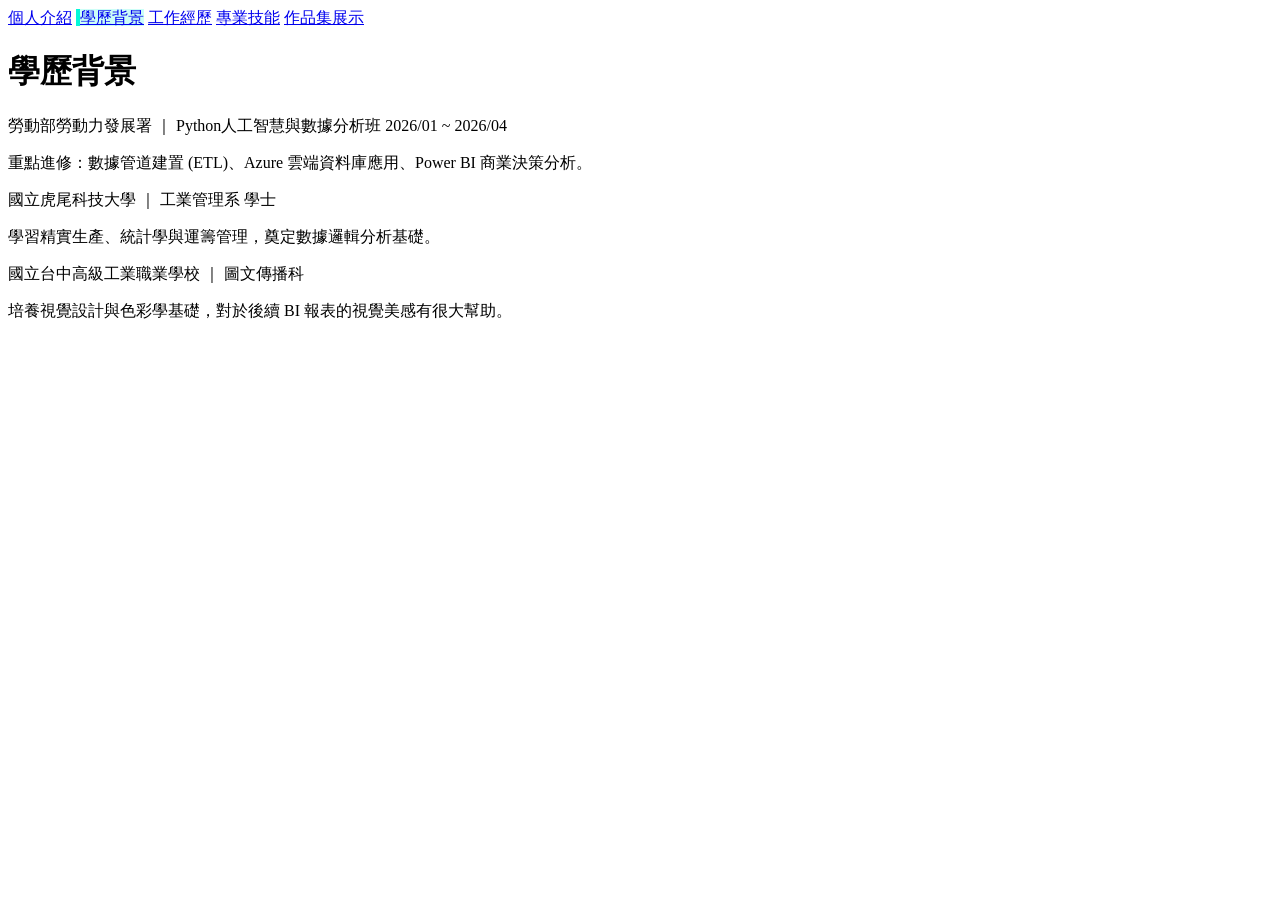
==== education.html @ 345f38c8 "04211029" ====
<body>
<div class="sidebar">
    <div class="nav-links">
        <a href="index.html">個人介紹</a>
        <a href="education.html" style="background: rgba(4, 248, 216, 0.2); border-left: 4px solid #04f8d8;">學歷背景</a>
        <a href="experience.html">工作經歷</a>
        <a href="skills.html">專業技能</a>
        <a href="portfolio.html">作品集展示</a>
    </div>
</div>

<div class="content">
    <h1>學歷背景</h1>
    <div class="card">
        <span class="exp-title">勞動部勞動力發展署 ｜ Python人工智慧與數據分析班</span>
        <span class="exp-meta">2026/01 ~ 2026/04</span>
        <p>重點進修：數據管道建置 (ETL)、Azure 雲端資料庫應用、Power BI 商業決策分析。</p>
    </div>
    <div class="card">
        <span class="exp-title">國立虎尾科技大學 ｜ 工業管理系</span>
        <span class="exp-meta">學士</span>
        <p>學習精實生產、統計學與運籌管理，奠定數據邏輯分析基礎。</p>
    </div>
    <div class="card">
        <span class="exp-title">國立台中高級工業職業學校 ｜ 圖文傳播科</span>
        <p>培養視覺設計與色彩學基礎，對於後續 BI 報表的視覺美感有很大幫助。</p>
    </div>
</div>
</body>
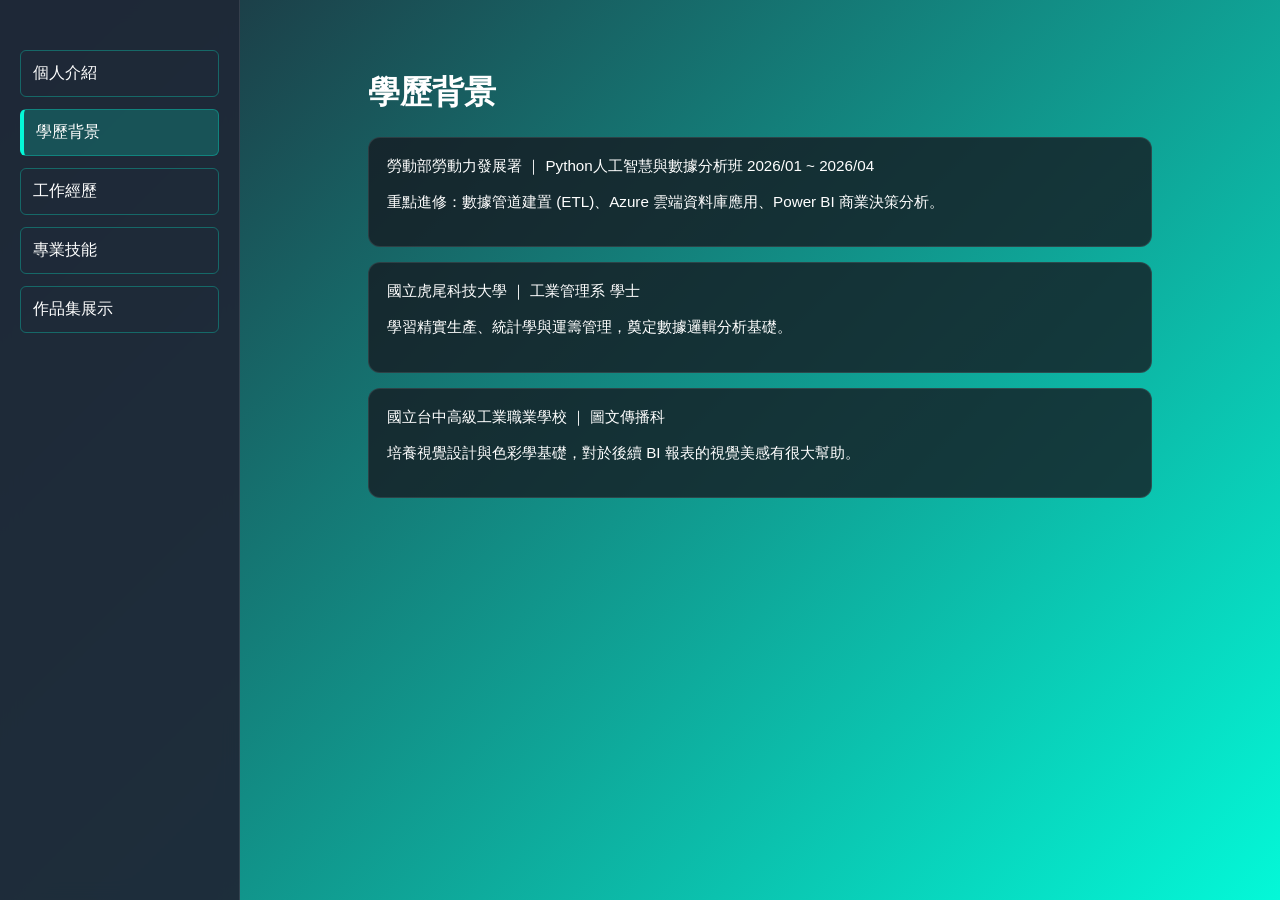
==== commit 31356fa2: "04211033" ====
--- a/education.html
+++ b/education.html
@@ -1,3 +1,135 @@
+<style>
+/* --- 基礎設定 --- */
+body {
+    margin: 0;
+    font-family: "Microsoft JhengHei", Arial, sans-serif;
+    background: linear-gradient(135deg, #1f2937 0%, #04f8d8 100%);
+    background-attachment: fixed;
+    min-height: 100vh;
+    color: rgb(255, 255, 255);
+    display: flex;
+    flex-direction: column; /* 預設手機版由上而下 */
+}
+
+/* --- 導覽列 (手機版優化) --- */
+.sidebar {
+    width: 100%;
+    background: rgba(31, 41, 55, 0.95);
+    backdrop-filter: blur(10px);
+    padding: 15px;
+    box-sizing: border-box;
+    border-bottom: 1px solid rgba(255, 255, 255, 0.1);
+    position: sticky; /* 手機版捲動時固定在頂部 */
+    top: 0;
+    z-index: 1000;
+}
+
+.nav-links {
+    display: flex; 
+    justify-content: center;
+    overflow-x: auto; /* 若選單太長，手機版可以左右滑動 */
+    white-space: nowrap;
+    gap: 8px;
+    padding-bottom: 5px;
+}
+
+/* 隱藏手機版捲軸 */
+.nav-links::-webkit-scrollbar { display: none; }
+
+.sidebar a {
+    color: white;
+    padding: 6px 12px;
+    text-decoration: none;
+    border-radius: 6px;
+    background: rgba(4, 248, 216, 0.1);
+    border: 1px solid rgba(4, 248, 216, 0.3);
+    font-size: 13px;
+    flex-shrink: 0;
+}
+
+/* --- 主內容 --- */
+.content {
+    padding: 20px;
+    box-sizing: border-box;
+    width: 100%;
+}
+
+.header-flex {
+    display: flex;
+    flex-direction: column; /* 手機版頭像置中 */
+    align-items: center;
+    text-align: center;
+    margin-top: 10px;
+}
+
+.profile {
+    width: 120px; /* 手機版頭像縮小一點 */
+    height: 120px;
+    object-fit: cover;
+    border-radius: 50%;
+    border: 3px solid #ffffff;
+    margin-bottom: 15px;
+}
+
+/* --- 元件樣式 --- */
+.card { 
+    background: rgba(22, 27, 34, 0.8); 
+    padding: 18px; 
+    border-radius: 12px; 
+    margin-top: 15px; 
+    border: 1px solid rgba(255, 255, 255, 0.1); 
+    font-size: 0.95rem; /* 手機版字體略小 */
+}
+
+.project-image {
+    width: 100%;
+    max-width: 100%;
+    height: auto;
+}
+
+/* --- 桌機版佈局 (螢幕大於 992px 時自動切換) --- */
+@media (min-width: 992px) {
+    body { flex-direction: row; }
+    
+    .sidebar { 
+        width: 240px; 
+        height: 100vh; 
+        position: fixed; 
+        left: 0; top: 0;
+        padding: 50px 20px; 
+        border-right: 1px solid rgba(255, 255, 255, 0.1); 
+        border-bottom: none;
+        display: flex;
+        flex-direction: column;
+    }
+    
+    .nav-links { 
+        flex-direction: column; 
+        overflow-x: visible;
+        gap: 12px;
+    }
+    
+    .sidebar a { 
+        display: block; 
+        font-size: 16px;
+        background: transparent;
+        padding: 12px;
+    }
+
+    .sidebar a:hover {
+        background: rgba(4, 248, 216, 0.2);
+    }
+    
+    .content { 
+        margin-left: 240px; 
+        padding: 50px 10%; 
+    }
+    
+    .header-flex { flex-direction: row; text-align: left; }
+    .profile { width: 180px; height: 180px; margin-right: 30px; }
+}
+</style>
+
 <body>
 <div class="sidebar">
     <div class="nav-links">
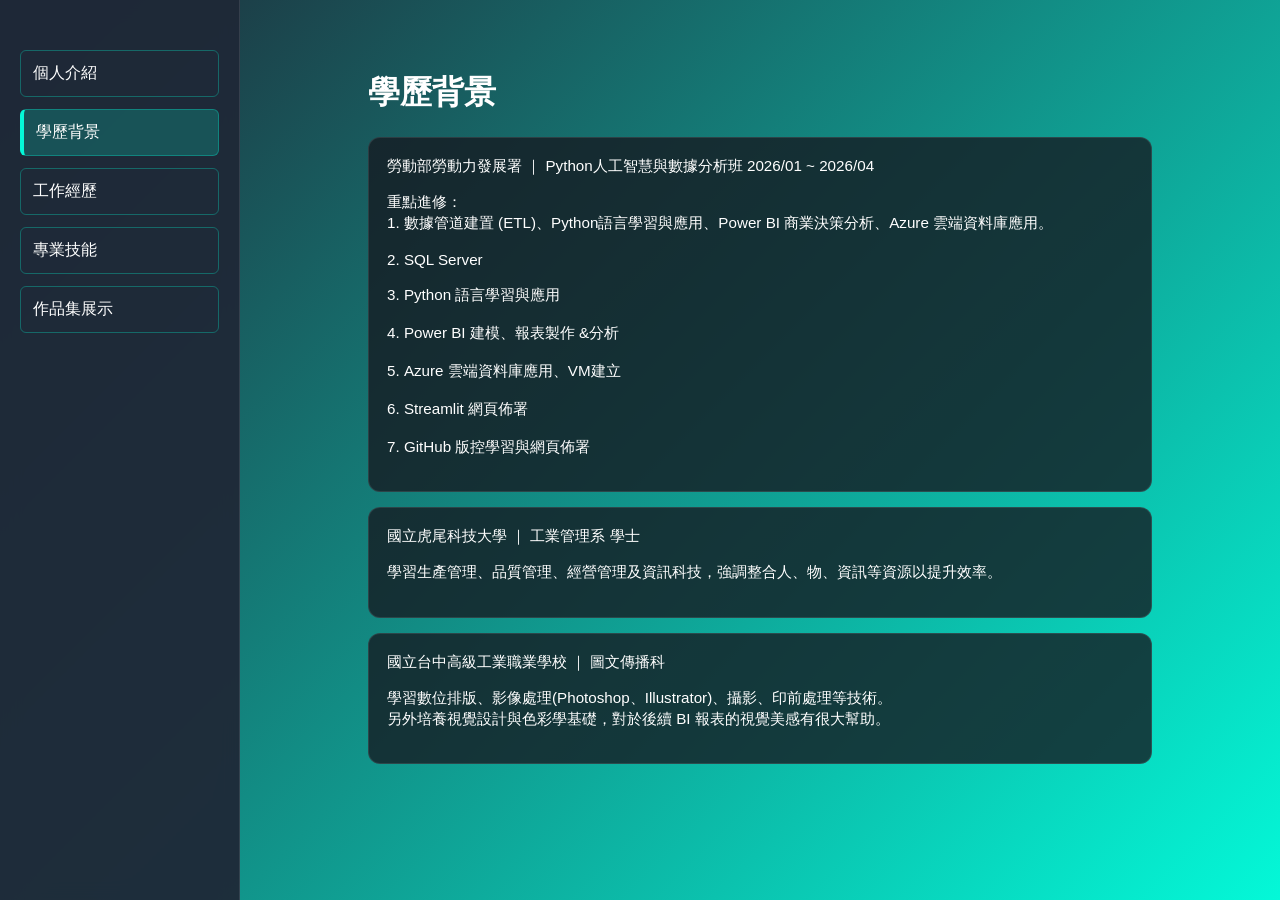
==== commit 4afc464a: "04211143" ====
--- a/education.html
+++ b/education.html
@@ -146,16 +146,33 @@
     <div class="card">
         <span class="exp-title">勞動部勞動力發展署 ｜ Python人工智慧與數據分析班</span>
         <span class="exp-meta">2026/01 ~ 2026/04</span>
-        <p>重點進修：數據管道建置 (ETL)、Azure 雲端資料庫應用、Power BI 商業決策分析。</p>
+        <p>重點進修：
+            <br>1. 數據管道建置 (ETL)、Python語言學習與應用、Power BI 商業決策分析、Azure 雲端資料庫應用。
+            <br>
+            <br>2. SQL Server
+            <br>
+            <br>3. Python 語言學習與應用
+            <br>
+            <br>4. Power BI 建模、報表製作 &分析
+            <br>
+            <br>5. Azure 雲端資料庫應用、VM建立
+            <br>
+            <br>6. Streamlit 網頁佈署
+            <br>
+            <br>7. GitHub 版控學習與網頁佈署
+        </p>
     </div>
     <div class="card">
         <span class="exp-title">國立虎尾科技大學 ｜ 工業管理系</span>
         <span class="exp-meta">學士</span>
-        <p>學習精實生產、統計學與運籌管理，奠定數據邏輯分析基礎。</p>
+        <p>學習生產管理、品質管理、經營管理及資訊科技，強調整合人、物、資訊等資源以提升效率。
+        </p>
     </div>
     <div class="card">
         <span class="exp-title">國立台中高級工業職業學校 ｜ 圖文傳播科</span>
-        <p>培養視覺設計與色彩學基礎，對於後續 BI 報表的視覺美感有很大幫助。</p>
+        <p>學習數位排版、影像處理(Photoshop、Illustrator)、攝影、印前處理等技術。
+            <br>另外培養視覺設計與色彩學基礎，對於後續 BI 報表的視覺美感有很大幫助。
+        </p>
     </div>
 </div>
 </body>
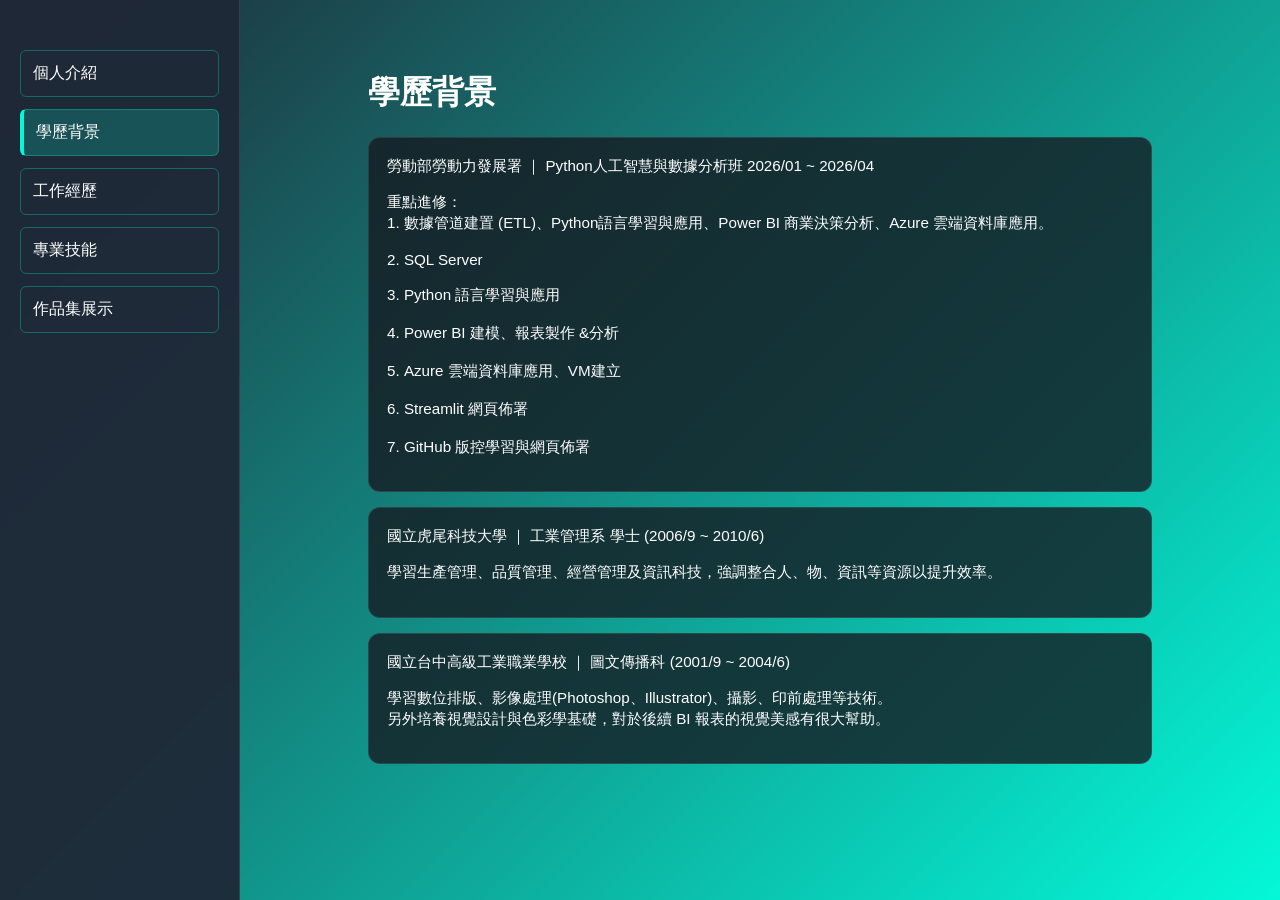
==== commit 8d6135e4: "04211147" ====
--- a/education.html
+++ b/education.html
@@ -164,12 +164,12 @@
     </div>
     <div class="card">
         <span class="exp-title">國立虎尾科技大學 ｜ 工業管理系</span>
-        <span class="exp-meta">學士</span>
+        <span class="exp-meta">學士 (2006/9 ~ 2010/6)</span>
         <p>學習生產管理、品質管理、經營管理及資訊科技，強調整合人、物、資訊等資源以提升效率。
         </p>
     </div>
     <div class="card">
-        <span class="exp-title">國立台中高級工業職業學校 ｜ 圖文傳播科</span>
+        <span class="exp-title">國立台中高級工業職業學校 ｜ 圖文傳播科 (2001/9 ~ 2004/6)</span>
         <p>學習數位排版、影像處理(Photoshop、Illustrator)、攝影、印前處理等技術。
             <br>另外培養視覺設計與色彩學基礎，對於後續 BI 報表的視覺美感有很大幫助。
         </p>
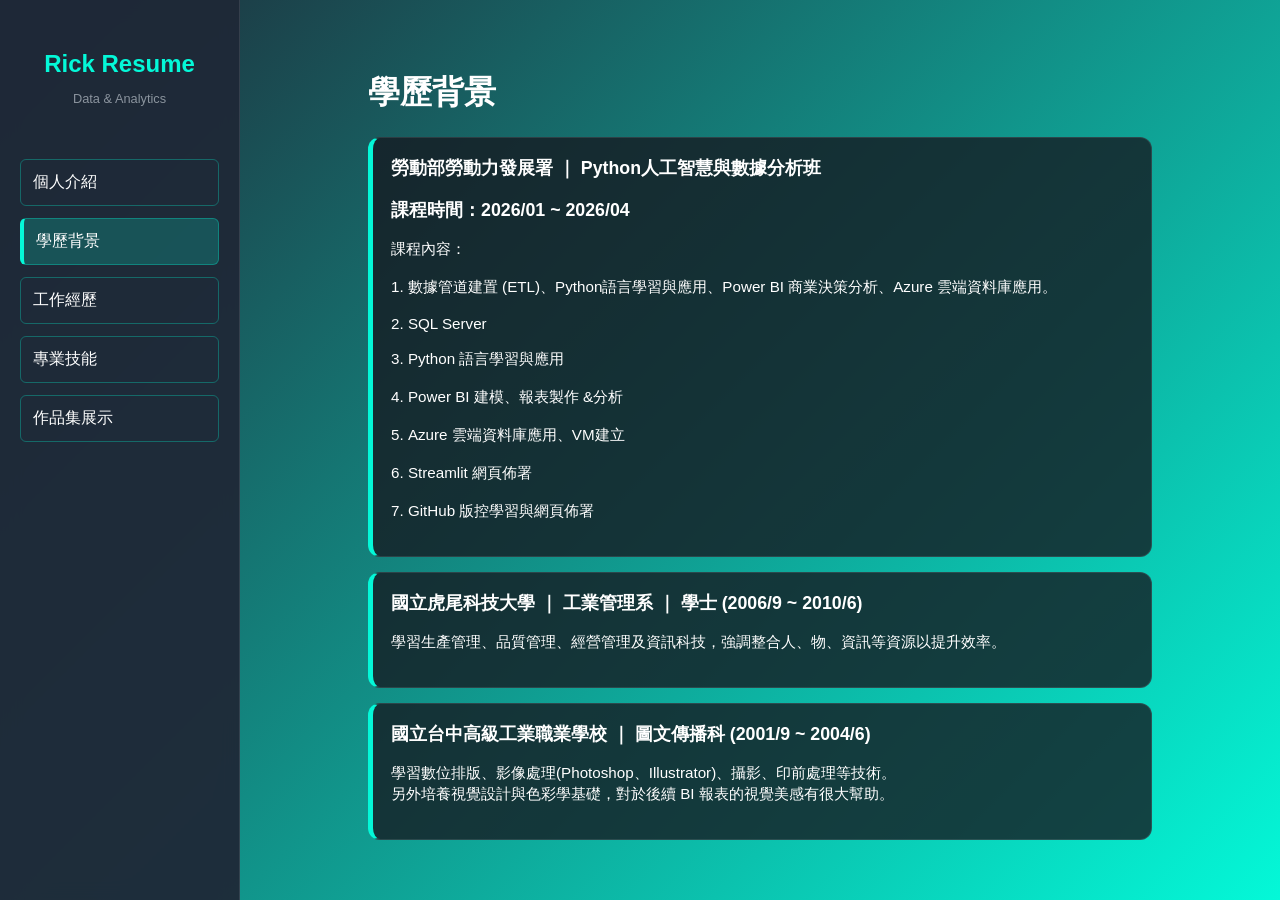
==== commit 2ec8b52b: "04211750" ====
--- a/education.html
+++ b/education.html
@@ -1,3 +1,4 @@
+<meta name="viewport" content="width=device-width, initial-scale=1.0">
 <style>
 /* --- 基礎設定 --- */
 body {
@@ -132,6 +133,10 @@
 
 <body>
 <div class="sidebar">
+    <div style="margin-bottom: 40px; text-align: center; width: 100%;">
+        <h2 style="color: #04f8d8; margin: 0;">Rick Resume</h2>
+        <p style="font-size: 0.8rem; color: #8b949e;">Data & Analytics</p>
+    </div>
     <div class="nav-links">
         <a href="index.html">個人介紹</a>
         <a href="education.html" style="background: rgba(4, 248, 216, 0.2); border-left: 4px solid #04f8d8;">學歷背景</a>
@@ -143,10 +148,11 @@
 
 <div class="content">
     <h1>學歷背景</h1>
-    <div class="card">
-        <span class="exp-title">勞動部勞動力發展署 ｜ Python人工智慧與數據分析班</span>
-        <span class="exp-meta">2026/01 ~ 2026/04</span>
-        <p>重點進修：
+    <div class="card" style="border-left: 5px solid #04f8d8;">
+        <h3 style="margin-top:0;">勞動部勞動力發展署 ｜ Python人工智慧與數據分析班</h3>
+        <h3 style="margin-top:0;">課程時間：2026/01 ~ 2026/04</h3>
+        <p>課程內容：
+            <br>
             <br>1. 數據管道建置 (ETL)、Python語言學習與應用、Power BI 商業決策分析、Azure 雲端資料庫應用。
             <br>
             <br>2. SQL Server
@@ -162,14 +168,13 @@
             <br>7. GitHub 版控學習與網頁佈署
         </p>
     </div>
-    <div class="card">
-        <span class="exp-title">國立虎尾科技大學 ｜ 工業管理系</span>
-        <span class="exp-meta">學士 (2006/9 ~ 2010/6)</span>
+    <div class="card" style="border-left: 5px solid #04f8d8;">
+        <h3 style="margin-top:0;">國立虎尾科技大學 ｜ 工業管理系 ｜ 學士 (2006/9 ~ 2010/6)</h3>
         <p>學習生產管理、品質管理、經營管理及資訊科技，強調整合人、物、資訊等資源以提升效率。
         </p>
     </div>
-    <div class="card">
-        <span class="exp-title">國立台中高級工業職業學校 ｜ 圖文傳播科 (2001/9 ~ 2004/6)</span>
+    <div class="card" style="border-left: 5px solid #04f8d8;">
+        <h3 style="margin-top:0;">國立台中高級工業職業學校 ｜ 圖文傳播科 (2001/9 ~ 2004/6)</h3>
         <p>學習數位排版、影像處理(Photoshop、Illustrator)、攝影、印前處理等技術。
             <br>另外培養視覺設計與色彩學基礎，對於後續 BI 報表的視覺美感有很大幫助。
         </p>
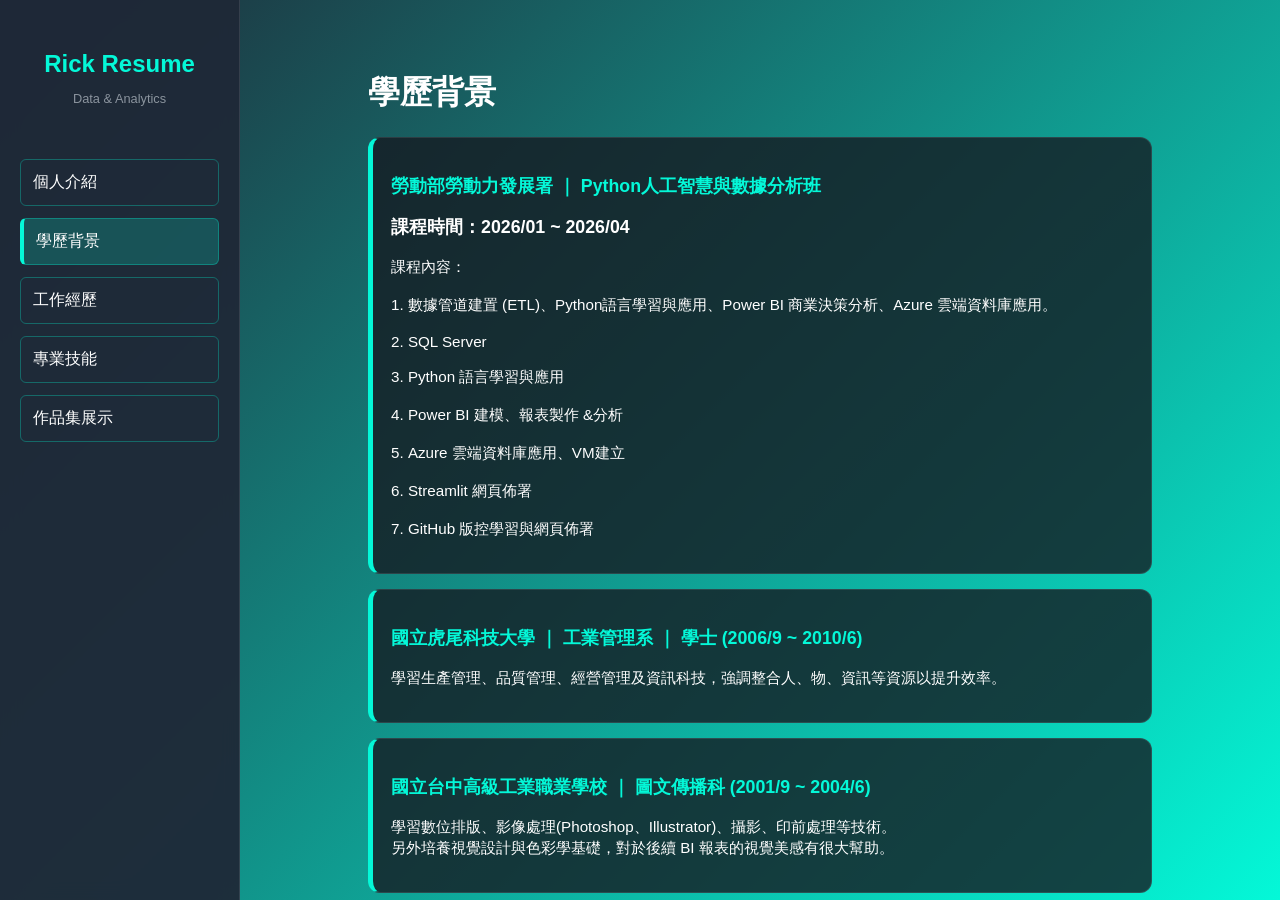
==== commit 8805e29b: "04211905" ====
--- a/education.html
+++ b/education.html
@@ -149,7 +149,7 @@
 <div class="content">
     <h1>學歷背景</h1>
     <div class="card" style="border-left: 5px solid #04f8d8;">
-        <h3 style="margin-top:0;">勞動部勞動力發展署 ｜ Python人工智慧與數據分析班</h3>
+        <h3 style="color: #04f8d8;">勞動部勞動力發展署 ｜ Python人工智慧與數據分析班</h3>
         <h3 style="margin-top:0;">課程時間：2026/01 ~ 2026/04</h3>
         <p>課程內容：
             <br>
@@ -169,12 +169,12 @@
         </p>
     </div>
     <div class="card" style="border-left: 5px solid #04f8d8;">
-        <h3 style="margin-top:0;">國立虎尾科技大學 ｜ 工業管理系 ｜ 學士 (2006/9 ~ 2010/6)</h3>
+        <h3 style="color: #04f8d8;">國立虎尾科技大學 ｜ 工業管理系 ｜ 學士 (2006/9 ~ 2010/6)</h3>
         <p>學習生產管理、品質管理、經營管理及資訊科技，強調整合人、物、資訊等資源以提升效率。
         </p>
     </div>
     <div class="card" style="border-left: 5px solid #04f8d8;">
-        <h3 style="margin-top:0;">國立台中高級工業職業學校 ｜ 圖文傳播科 (2001/9 ~ 2004/6)</h3>
+        <h3 style="color: #04f8d8;">國立台中高級工業職業學校 ｜ 圖文傳播科 (2001/9 ~ 2004/6)</h3>
         <p>學習數位排版、影像處理(Photoshop、Illustrator)、攝影、印前處理等技術。
             <br>另外培養視覺設計與色彩學基礎，對於後續 BI 報表的視覺美感有很大幫助。
         </p>
